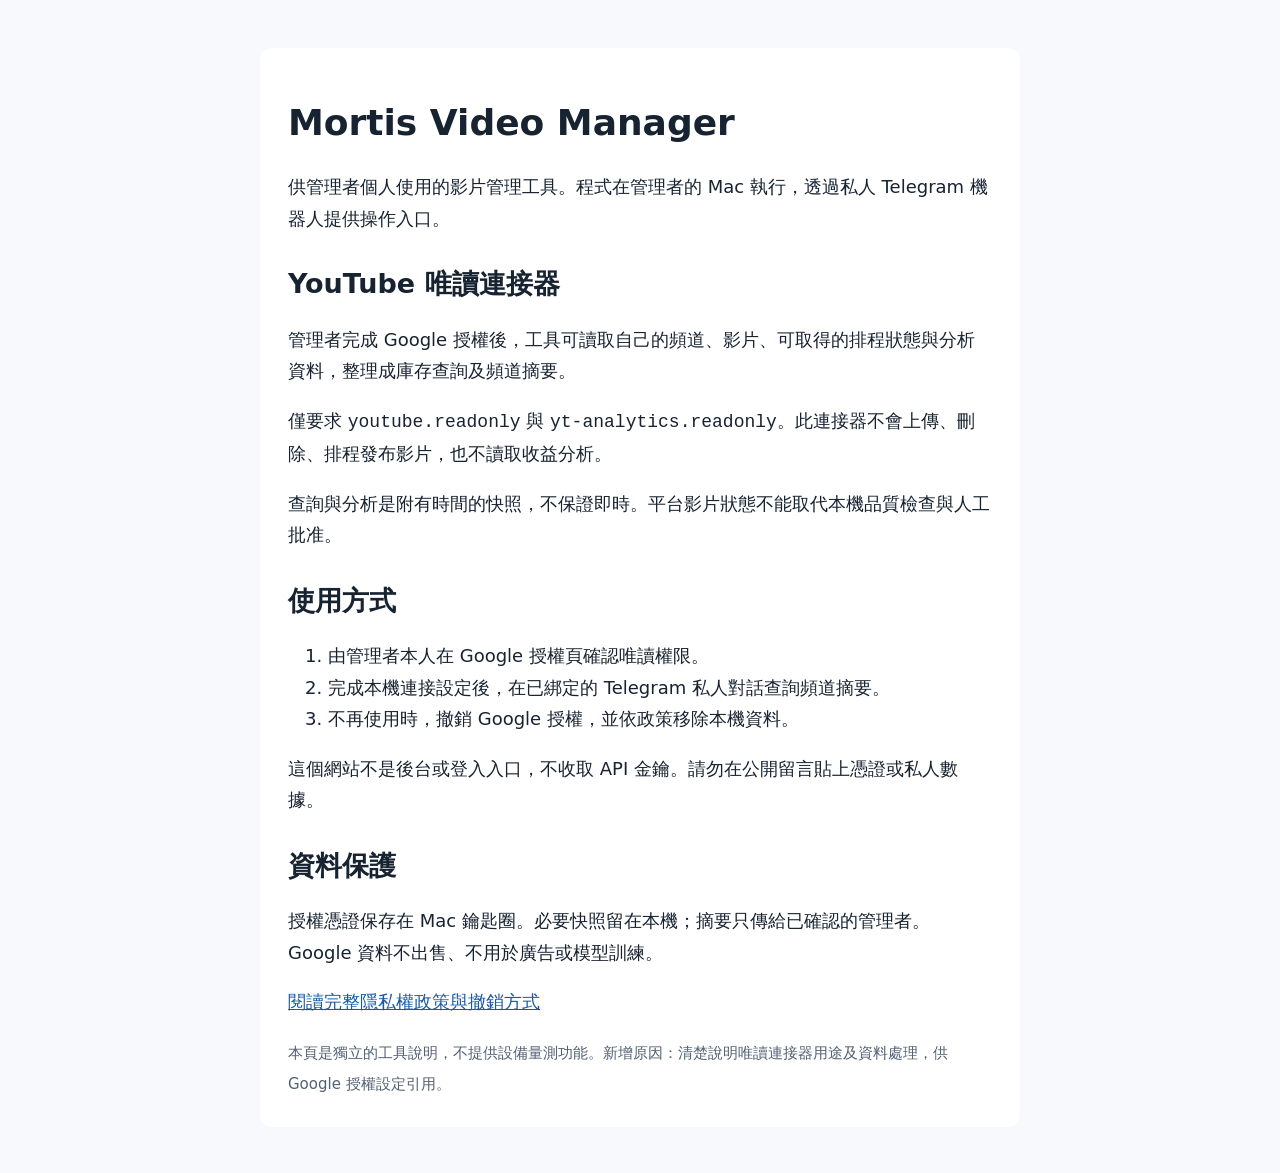
==== mortis-video-manager/index.html @ 3d50be24 "docs: add isolated Mortis app homepage without changing equipment functionality" ====
<!doctype html>
<html lang="zh-Hant"><head><meta charset="utf-8"><meta name="viewport" content="width=device-width,initial-scale=1"><title>Mortis Video Manager｜個人影片管理工具</title><style>body{max-width:760px;margin:48px auto;padding:0 22px;font:18px/1.75 system-ui,sans-serif;color:#172331;background:#f7f9fc}h1,h2{line-height:1.3}h2{margin-top:32px}a{color:#1759a6}main{background:white;padding:28px;border-radius:12px}small{color:#526173}</style></head><body><main>
<h1>Mortis Video Manager</h1>
<p>供管理者個人使用的影片管理工具。程式在管理者的 Mac 執行，透過私人 Telegram 機器人提供操作入口。</p>
<h2>YouTube 唯讀連接器</h2>
<p>管理者完成 Google 授權後，工具可讀取自己的頻道、影片、可取得的排程狀態與分析資料，整理成庫存查詢及頻道摘要。</p>
<p>僅要求 <code>youtube.readonly</code> 與 <code>yt-analytics.readonly</code>。此連接器不會上傳、刪除、排程發布影片，也不讀取收益分析。</p>
<p>查詢與分析是附有時間的快照，不保證即時。平台影片狀態不能取代本機品質檢查與人工批准。</p>
<h2>使用方式</h2>
<ol><li>由管理者本人在 Google 授權頁確認唯讀權限。</li><li>完成本機連接設定後，在已綁定的 Telegram 私人對話查詢頻道摘要。</li><li>不再使用時，撤銷 Google 授權，並依政策移除本機資料。</li></ol>
<p>這個網站不是後台或登入入口，不收取 API 金鑰。請勿在公開留言貼上憑證或私人數據。</p>
<h2>資料保護</h2>
<p>授權憑證保存在 Mac 鑰匙圈。必要快照留在本機；摘要只傳給已確認的管理者。Google 資料不出售、不用於廣告或模型訓練。</p>
<p><a href="./privacy.html">閱讀完整隱私權政策與撤銷方式</a></p>
<small>本頁是獨立的工具說明，不提供設備量測功能。新增原因：清楚說明唯讀連接器用途及資料處理，供 Google 授權設定引用。</small>
</main></body></html>
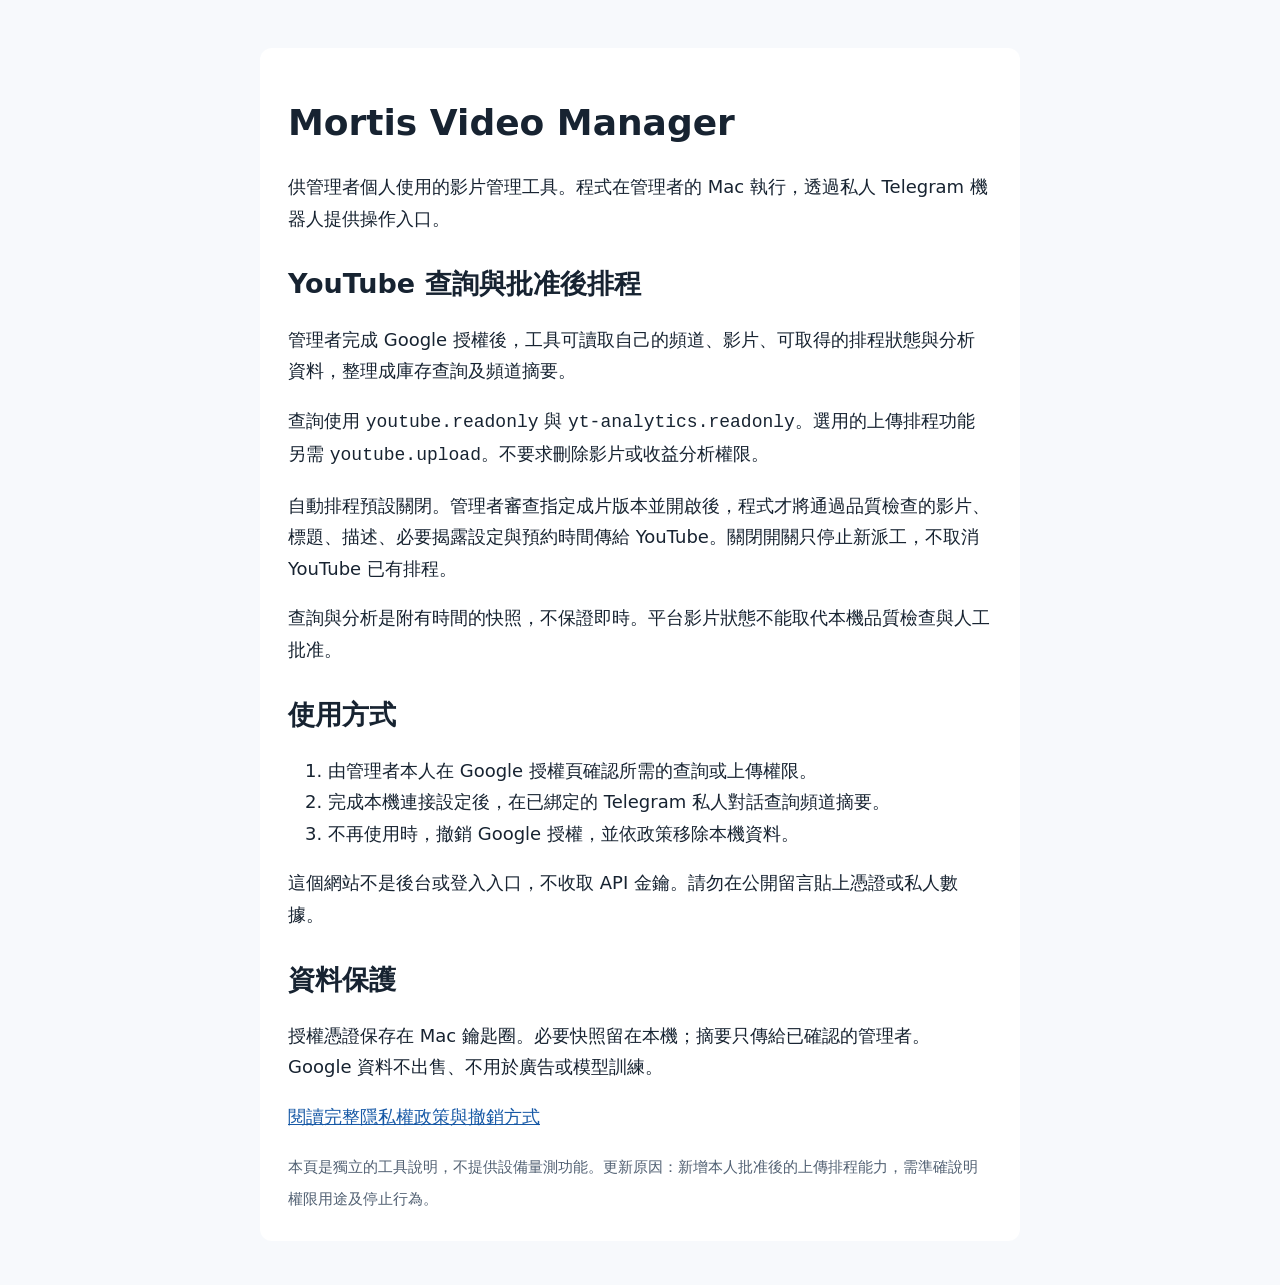
==== commit 35c95501: "Clarify owner-approved YouTube upload scheduling scope" ====
--- a/mortis-video-manager/index.html
+++ b/mortis-video-manager/index.html
@@ -2,15 +2,15 @@
 <html lang="zh-Hant"><head><meta charset="utf-8"><meta name="viewport" content="width=device-width,initial-scale=1"><title>Mortis Video Manager｜個人影片管理工具</title><style>body{max-width:760px;margin:48px auto;padding:0 22px;font:18px/1.75 system-ui,sans-serif;color:#172331;background:#f7f9fc}h1,h2{line-height:1.3}h2{margin-top:32px}a{color:#1759a6}main{background:white;padding:28px;border-radius:12px}small{color:#526173}</style></head><body><main>
 <h1>Mortis Video Manager</h1>
 <p>供管理者個人使用的影片管理工具。程式在管理者的 Mac 執行，透過私人 Telegram 機器人提供操作入口。</p>
-<h2>YouTube 唯讀連接器</h2>
+<h2>YouTube 查詢與批准後排程</h2>
 <p>管理者完成 Google 授權後，工具可讀取自己的頻道、影片、可取得的排程狀態與分析資料，整理成庫存查詢及頻道摘要。</p>
-<p>僅要求 <code>youtube.readonly</code> 與 <code>yt-analytics.readonly</code>。此連接器不會上傳、刪除、排程發布影片，也不讀取收益分析。</p>
+<p>查詢使用 <code>youtube.readonly</code> 與 <code>yt-analytics.readonly</code>。選用的上傳排程功能另需 <code>youtube.upload</code>。不要求刪除影片或收益分析權限。</p><p>自動排程預設關閉。管理者審查指定成片版本並開啟後，程式才將通過品質檢查的影片、標題、描述、必要揭露設定與預約時間傳給 YouTube。關閉開關只停止新派工，不取消 YouTube 已有排程。</p>
 <p>查詢與分析是附有時間的快照，不保證即時。平台影片狀態不能取代本機品質檢查與人工批准。</p>
 <h2>使用方式</h2>
-<ol><li>由管理者本人在 Google 授權頁確認唯讀權限。</li><li>完成本機連接設定後，在已綁定的 Telegram 私人對話查詢頻道摘要。</li><li>不再使用時，撤銷 Google 授權，並依政策移除本機資料。</li></ol>
+<ol><li>由管理者本人在 Google 授權頁確認所需的查詢或上傳權限。</li><li>完成本機連接設定後，在已綁定的 Telegram 私人對話查詢頻道摘要。</li><li>不再使用時，撤銷 Google 授權，並依政策移除本機資料。</li></ol>
 <p>這個網站不是後台或登入入口，不收取 API 金鑰。請勿在公開留言貼上憑證或私人數據。</p>
 <h2>資料保護</h2>
 <p>授權憑證保存在 Mac 鑰匙圈。必要快照留在本機；摘要只傳給已確認的管理者。Google 資料不出售、不用於廣告或模型訓練。</p>
 <p><a href="./privacy.html">閱讀完整隱私權政策與撤銷方式</a></p>
-<small>本頁是獨立的工具說明，不提供設備量測功能。新增原因：清楚說明唯讀連接器用途及資料處理，供 Google 授權設定引用。</small>
+<small>本頁是獨立的工具說明，不提供設備量測功能。更新原因：新增本人批准後的上傳排程能力，需準確說明權限用途及停止行為。</small>
 </main></body></html>
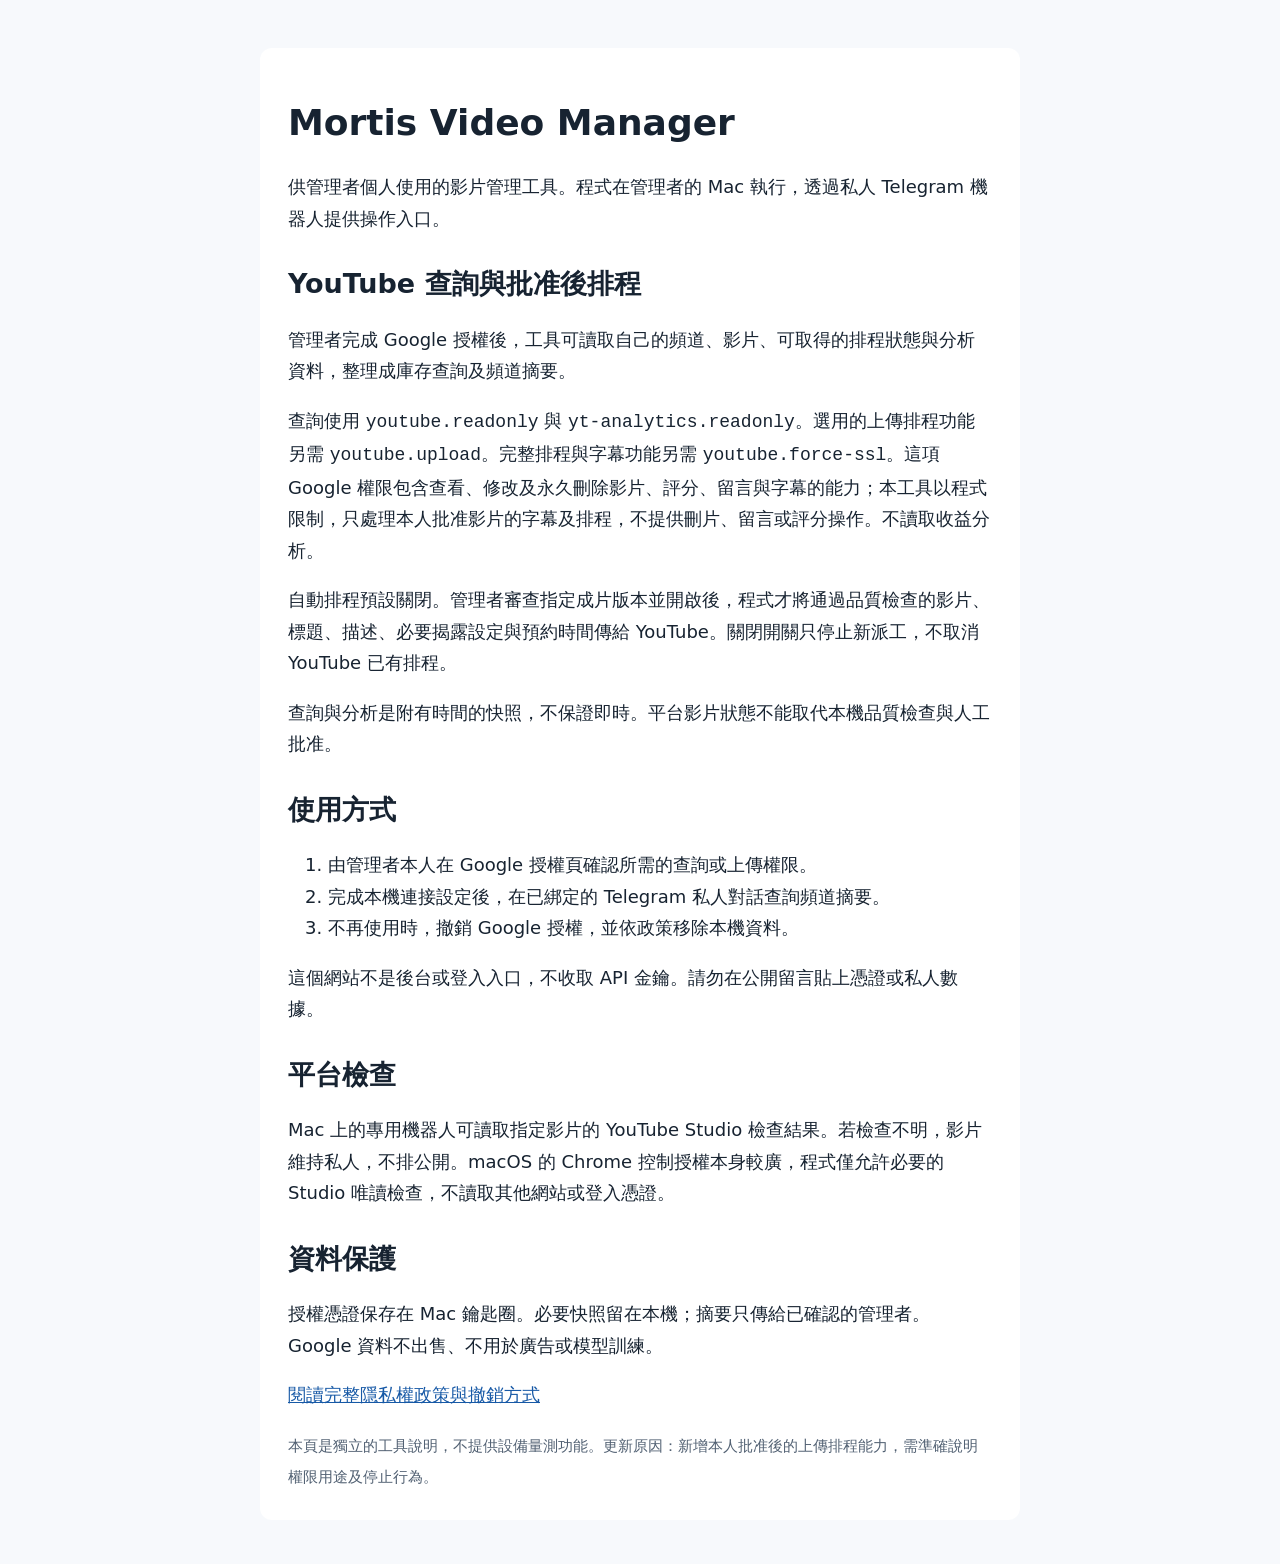
==== commit 6a046a2e: "Disclose approved scheduling scope and restricted Studio observation" ====
--- a/mortis-video-manager/index.html
+++ b/mortis-video-manager/index.html
@@ -4,12 +4,12 @@
 <p>供管理者個人使用的影片管理工具。程式在管理者的 Mac 執行，透過私人 Telegram 機器人提供操作入口。</p>
 <h2>YouTube 查詢與批准後排程</h2>
 <p>管理者完成 Google 授權後，工具可讀取自己的頻道、影片、可取得的排程狀態與分析資料，整理成庫存查詢及頻道摘要。</p>
-<p>查詢使用 <code>youtube.readonly</code> 與 <code>yt-analytics.readonly</code>。選用的上傳排程功能另需 <code>youtube.upload</code>。不要求刪除影片或收益分析權限。</p><p>自動排程預設關閉。管理者審查指定成片版本並開啟後，程式才將通過品質檢查的影片、標題、描述、必要揭露設定與預約時間傳給 YouTube。關閉開關只停止新派工，不取消 YouTube 已有排程。</p>
+<p>查詢使用 <code>youtube.readonly</code> 與 <code>yt-analytics.readonly</code>。選用的上傳排程功能另需 <code>youtube.upload</code>。完整排程與字幕功能另需 <code>youtube.force-ssl</code>。這項 Google 權限包含查看、修改及永久刪除影片、評分、留言與字幕的能力；本工具以程式限制，只處理本人批准影片的字幕及排程，不提供刪片、留言或評分操作。不讀取收益分析。</p><p>自動排程預設關閉。管理者審查指定成片版本並開啟後，程式才將通過品質檢查的影片、標題、描述、必要揭露設定與預約時間傳給 YouTube。關閉開關只停止新派工，不取消 YouTube 已有排程。</p>
 <p>查詢與分析是附有時間的快照，不保證即時。平台影片狀態不能取代本機品質檢查與人工批准。</p>
 <h2>使用方式</h2>
 <ol><li>由管理者本人在 Google 授權頁確認所需的查詢或上傳權限。</li><li>完成本機連接設定後，在已綁定的 Telegram 私人對話查詢頻道摘要。</li><li>不再使用時，撤銷 Google 授權，並依政策移除本機資料。</li></ol>
 <p>這個網站不是後台或登入入口，不收取 API 金鑰。請勿在公開留言貼上憑證或私人數據。</p>
-<h2>資料保護</h2>
+<h2>平台檢查</h2><p>Mac 上的專用機器人可讀取指定影片的 YouTube Studio 檢查結果。若檢查不明，影片維持私人，不排公開。macOS 的 Chrome 控制授權本身較廣，程式僅允許必要的 Studio 唯讀檢查，不讀取其他網站或登入憑證。</p><h2>資料保護</h2>
 <p>授權憑證保存在 Mac 鑰匙圈。必要快照留在本機；摘要只傳給已確認的管理者。Google 資料不出售、不用於廣告或模型訓練。</p>
 <p><a href="./privacy.html">閱讀完整隱私權政策與撤銷方式</a></p>
 <small>本頁是獨立的工具說明，不提供設備量測功能。更新原因：新增本人批准後的上傳排程能力，需準確說明權限用途及停止行為。</small>
